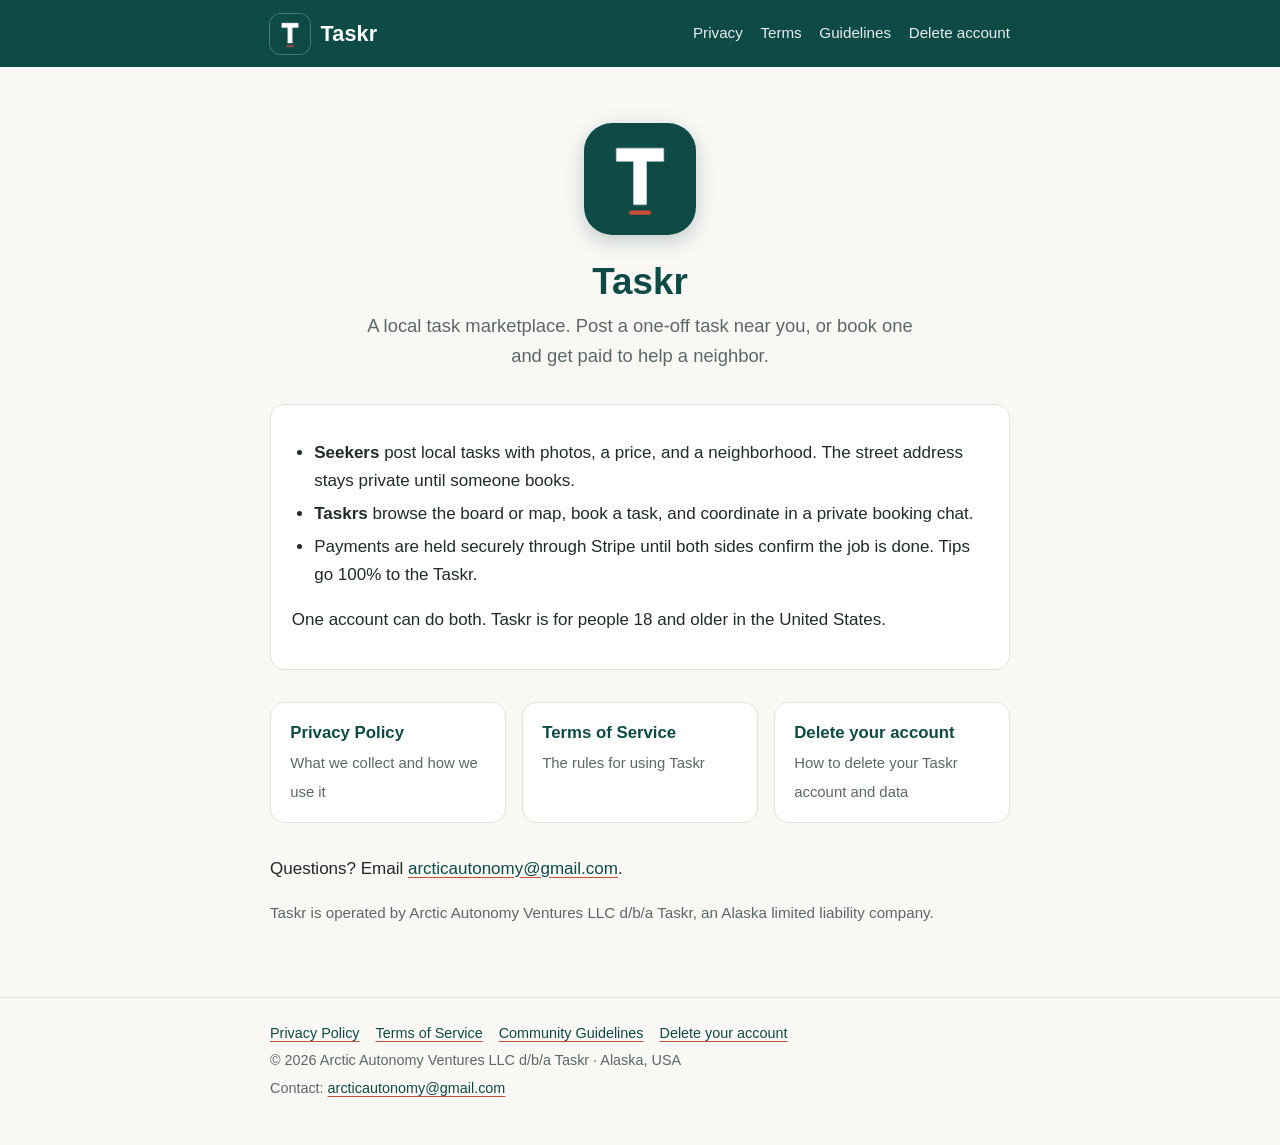
==== index.html @ 1035c34d "Taskr public site: landing, privacy, terms, guidelines, delete-account" ====
<!doctype html>
<html lang="en">
<head>
<meta charset="utf-8">
<meta name="viewport" content="width=device-width, initial-scale=1">
<title>Taskr: local help, fixed prices</title>
<meta name="description" content="Taskr is a local task marketplace: post a one-off task near you, or book one and get paid to help a neighbor.">
<link rel="canonical" href="https://taskrak.com/">
<meta name="theme-color" content="#0E4A46">
<link rel="icon" href="favicon.ico" sizes="any">
<link rel="icon" type="image/png" sizes="32x32" href="assets/favicon-32.png">
<link rel="apple-touch-icon" href="assets/apple-touch-icon.png">
<link rel="stylesheet" href="assets/style.css">
</head>
<body>
<a class="skip" href="#main">Skip to content</a>
<header class="site-header">
  <div class="wrap">
    <a class="brand" href="./"><img src="assets/logo-96.png" alt="" width="40" height="40">Taskr</a>
    <nav class="site-nav" aria-label="Site"><a href="privacy/">Privacy</a><a href="terms/">Terms</a><a href="guidelines/">Guidelines</a><a href="delete-account/">Delete account</a></nav>
  </div>
</header>
<main id="main">
  <div class="wrap">

<section class="hero">
  <img src="assets/taskr-icon-512.png" alt="Taskr logo" width="112" height="112">
  <h1>Taskr</h1>
  <p class="lead">A local task marketplace. Post a one-off task near you, or book one and get paid to help a neighbor.</p>
</section>
<div class="card">
  <ul>
    <li><strong>Seekers</strong> post local tasks with photos, a price, and a neighborhood. The street address stays private until someone books.</li>
    <li><strong>Taskrs</strong> browse the board or map, book a task, and coordinate in a private booking chat.</li>
    <li>Payments are held securely through Stripe until both sides confirm the job is done. Tips go 100% to the Taskr.</li>
  </ul>
  <p>One account can do both. Taskr is for people 18 and older in the United States.</p>
</div>
<div class="links">
  <a href="privacy/"><strong>Privacy Policy</strong><span>What we collect and how we use it</span></a>
  <a href="terms/"><strong>Terms of Service</strong><span>The rules for using Taskr</span></a>
  <a href="delete-account/"><strong>Delete your account</strong><span>How to delete your Taskr account and data</span></a>
</div>
<p>Questions? Email <a href="mailto:arcticautonomy@gmail.com">arcticautonomy@gmail.com</a>.</p>
<p class="meta">Taskr is operated by Arctic Autonomy Ventures LLC d/b/a Taskr, an Alaska limited liability company.</p>

  </div>
</main>
<footer class="site-footer">
  <div class="wrap">
    <nav aria-label="Footer"><a href="privacy/">Privacy Policy</a><a href="terms/">Terms of Service</a><a href="guidelines/">Community Guidelines</a><a href="delete-account/">Delete your account</a></nav>
    <p>&copy; 2026 Arctic Autonomy Ventures LLC d/b/a Taskr &middot; Alaska, USA</p>
    <p>Contact: <a href="mailto:arcticautonomy@gmail.com">arcticautonomy@gmail.com</a></p>
  </div>
</footer>
</body>
</html>
---- assets/style.css ----
:root{
  --teal:#0E4A46; --teal-dark:#0a3835; --coral:#C94F3A;
  --ink:#1f2a29; --muted:#5b6866; --bg:#faf8f5; --card:#ffffff; --line:#e6e1da;
}
*{box-sizing:border-box}
html{-webkit-text-size-adjust:100%}
body{margin:0;background:var(--bg);color:var(--ink);
  font-family:-apple-system,BlinkMacSystemFont,"Segoe UI",Roboto,"Helvetica Neue",Arial,sans-serif;
  font-size:17px;line-height:1.65}
a{color:var(--teal);text-decoration-color:var(--coral);text-underline-offset:3px}
a:hover{color:var(--coral)}
.skip{position:absolute;left:-999px}
.skip:focus{left:1rem;top:1rem;background:#fff;padding:.5rem 1rem;z-index:10}
.site-header{background:var(--teal);color:#fff}
.site-header .wrap{display:flex;align-items:center;justify-content:space-between;gap:1rem;flex-wrap:wrap;padding-top:.85rem;padding-bottom:.85rem}
.brand{display:flex;align-items:center;gap:.65rem;color:#fff;text-decoration:none;font-weight:700;font-size:1.35rem;letter-spacing:.2px}
.brand:hover{color:#fff}
.brand img{width:40px;height:40px;border-radius:11px;box-shadow:0 0 0 1px rgba(255,255,255,.25)}
.site-nav{display:flex;gap:1.1rem;flex-wrap:wrap}
.site-nav a{color:#fff;text-decoration:none;font-size:.95rem;opacity:.9;padding:.2rem 0;border-bottom:2px solid transparent}
.site-nav a:hover,.site-nav a[aria-current=page]{opacity:1;border-bottom-color:var(--coral)}
.wrap{max-width:780px;margin:0 auto;padding-left:1.25rem;padding-right:1.25rem}
main{padding:2rem 0 3rem}
h1{font-size:2rem;line-height:1.2;margin:.2rem 0 .4rem;color:var(--teal)}
h2{font-size:1.3rem;line-height:1.3;margin:2.2rem 0 .6rem;color:var(--teal);padding-bottom:.3rem;border-bottom:2px solid var(--line)}
h3{font-size:1.05rem;margin:1.4rem 0 .4rem}
h1+.meta{margin-top:0}
.meta{color:var(--muted);font-size:.95rem;margin:.2rem 0 1.5rem}
.meta p{margin:.1rem 0}
ul,ol{padding-left:1.4rem}
li{margin:.3rem 0}
.card{background:var(--card);border:1px solid var(--line);border-radius:14px;padding:1.1rem 1.3rem;margin:1rem 0}
.callout{border-left:4px solid var(--coral)}
.caps{text-transform:none}
.hero{text-align:center;padding:1.5rem 0 1rem}
.hero img{width:112px;height:112px;border-radius:28px;box-shadow:0 6px 20px rgba(14,74,70,.25)}
.hero h1{font-size:2.3rem;margin-top:1rem}
.hero p.lead{font-size:1.15rem;color:var(--muted);max-width:560px;margin:.4rem auto 0}
.links{display:grid;grid-template-columns:repeat(auto-fit,minmax(200px,1fr));gap:1rem;margin:2rem 0}
.links a{display:block;background:var(--card);border:1px solid var(--line);border-radius:14px;padding:1rem 1.2rem;text-decoration:none;color:var(--ink)}
.links a strong{display:block;color:var(--teal);font-size:1.05rem;margin-bottom:.2rem}
.links a span{color:var(--muted);font-size:.93rem}
.links a:hover{border-color:var(--coral)}
.site-footer{border-top:1px solid var(--line);color:var(--muted);font-size:.9rem;padding:1.5rem 0 2.5rem}
.site-footer p{margin:.25rem 0}
.site-footer nav a{margin-right:1rem}
@media (max-width:520px){
  body{font-size:16px}
  h1{font-size:1.65rem}
  .hero h1{font-size:1.9rem}
  .site-nav{gap:.85rem}
}
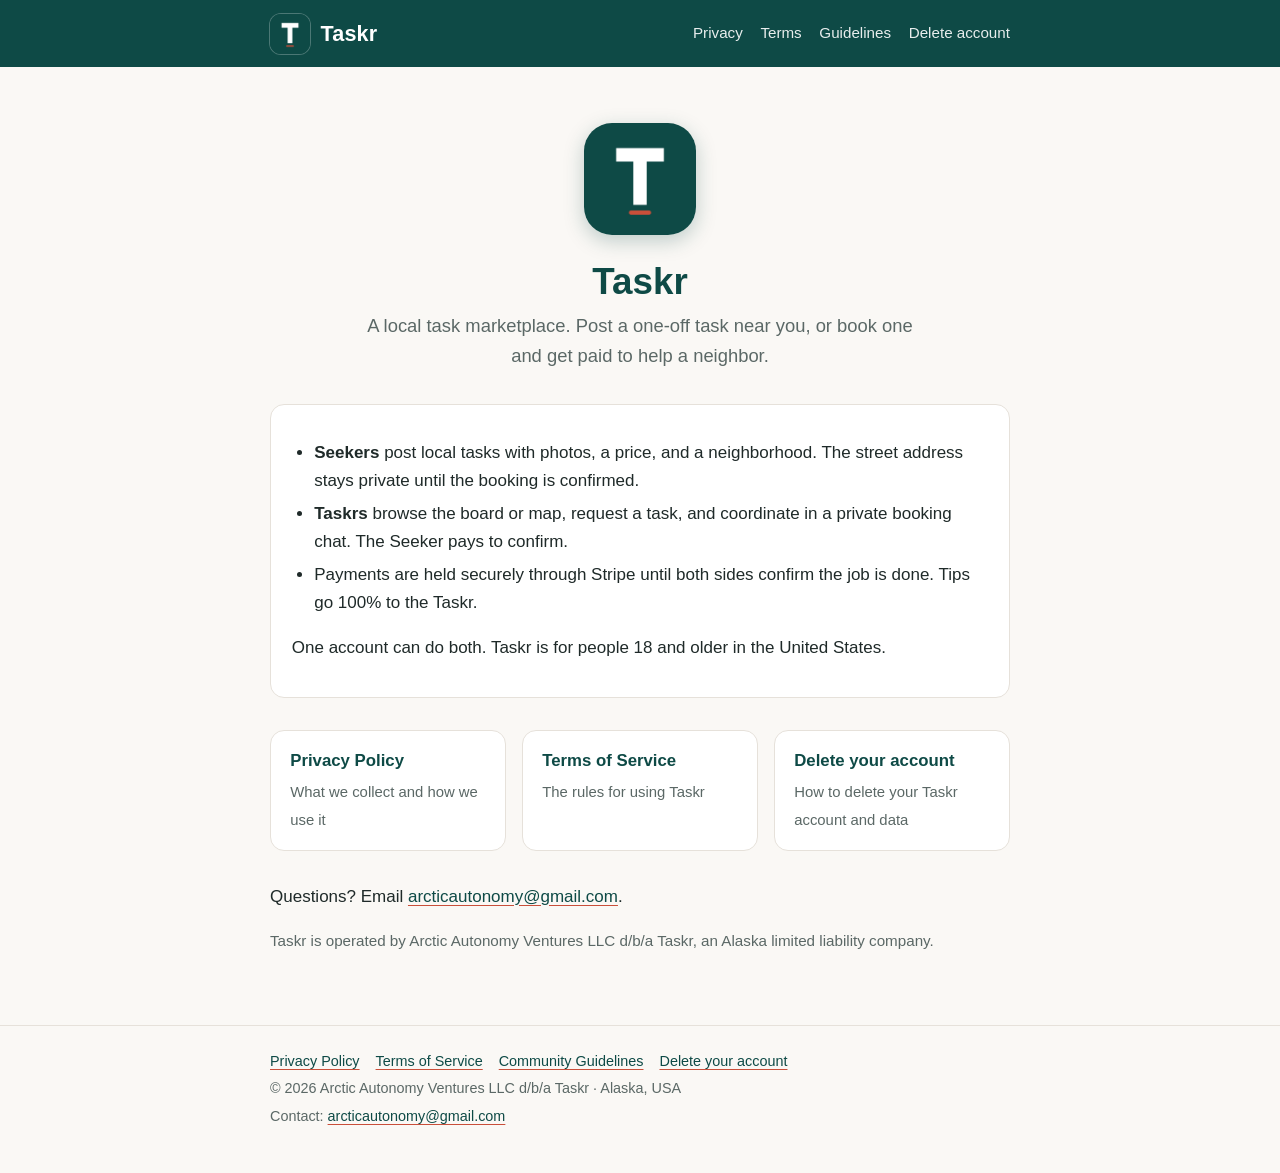
==== commit 66875fd6: "Terms §2 locked booking flow (request, Seeker pays to confirm, withdraw/decline/24h expiry, 48h rele" ====
--- a/index.html
+++ b/index.html
@@ -3,7 +3,7 @@
 <head>
 <meta charset="utf-8">
 <meta name="viewport" content="width=device-width, initial-scale=1">
-<title>Taskr: local help, fixed prices</title>
+<title>Taskr: local task marketplace</title>
 <meta name="description" content="Taskr is a local task marketplace: post a one-off task near you, or book one and get paid to help a neighbor.">
 <link rel="canonical" href="https://taskrak.com/">
 <meta name="theme-color" content="#0E4A46">
@@ -30,8 +30,8 @@
 </section>
 <div class="card">
   <ul>
-    <li><strong>Seekers</strong> post local tasks with photos, a price, and a neighborhood. The street address stays private until someone books.</li>
-    <li><strong>Taskrs</strong> browse the board or map, book a task, and coordinate in a private booking chat.</li>
+    <li><strong>Seekers</strong> post local tasks with photos, a price, and a neighborhood. The street address stays private until the booking is confirmed.</li>
+    <li><strong>Taskrs</strong> browse the board or map, request a task, and coordinate in a private booking chat. The Seeker pays to confirm.</li>
     <li>Payments are held securely through Stripe until both sides confirm the job is done. Tips go 100% to the Taskr.</li>
   </ul>
   <p>One account can do both. Taskr is for people 18 and older in the United States.</p>
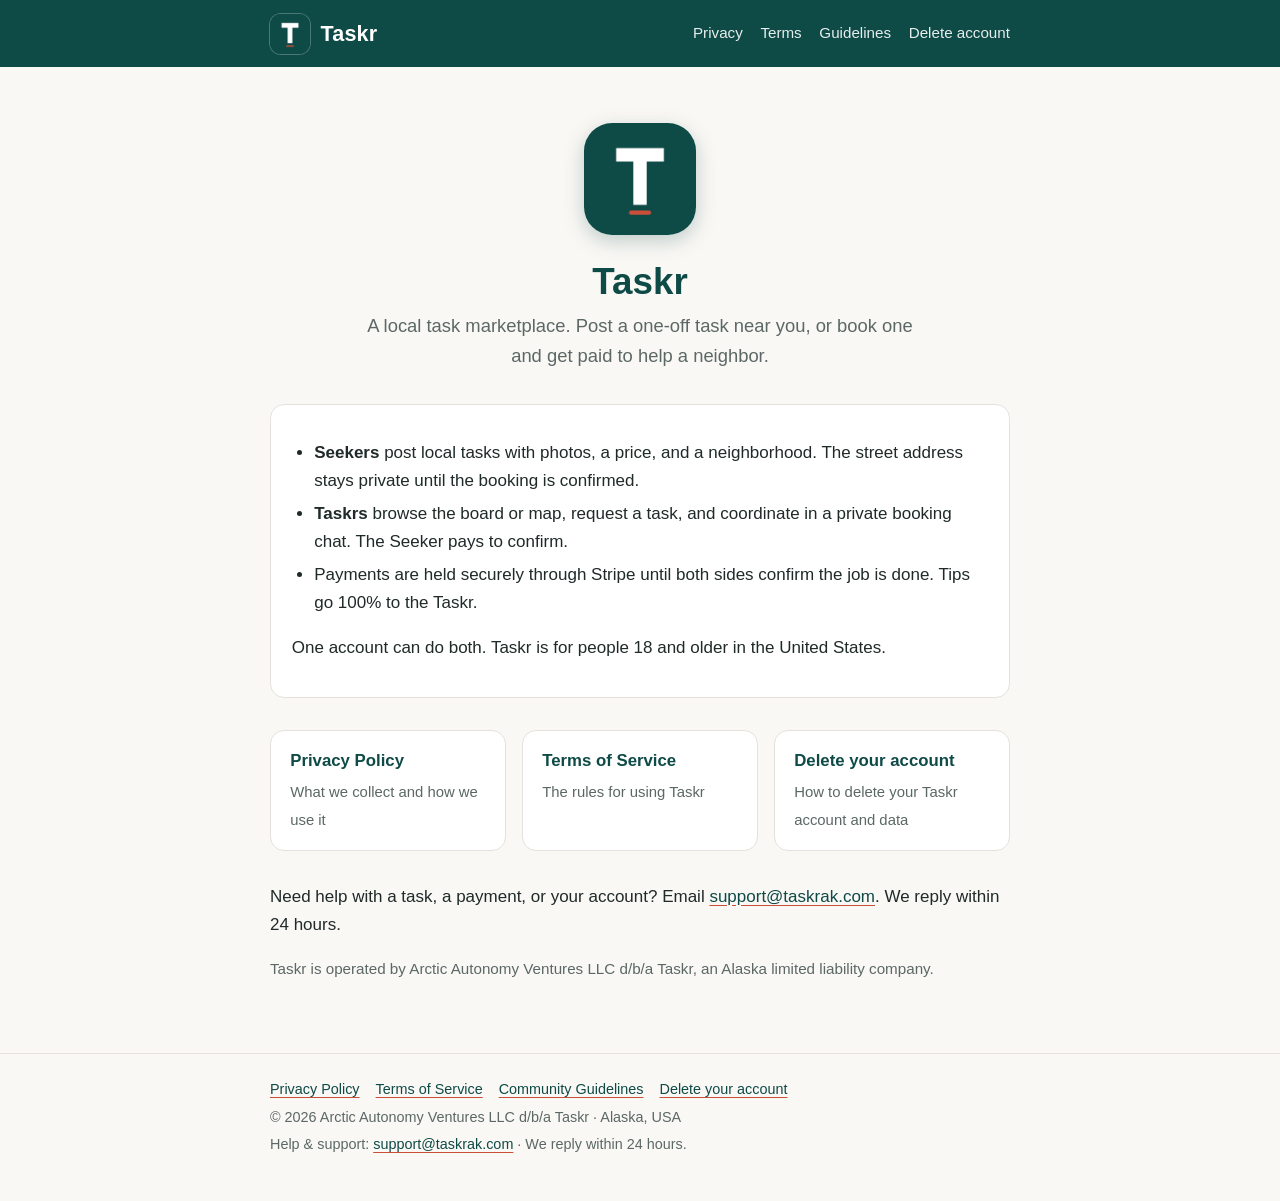
==== commit dbde8d8e: "Add support@taskrak.com to footer and home page (F5)" ====
--- a/index.html
+++ b/index.html
@@ -41,7 +41,7 @@
   <a href="terms/"><strong>Terms of Service</strong><span>The rules for using Taskr</span></a>
   <a href="delete-account/"><strong>Delete your account</strong><span>How to delete your Taskr account and data</span></a>
 </div>
-<p>Questions? Email <a href="mailto:arcticautonomy@gmail.com">arcticautonomy@gmail.com</a>.</p>
+<p>Need help with a task, a payment, or your account? Email <a href="mailto:support@taskrak.com">support@taskrak.com</a>. We reply within 24 hours.</p>
 <p class="meta">Taskr is operated by Arctic Autonomy Ventures LLC d/b/a Taskr, an Alaska limited liability company.</p>
 
   </div>
@@ -50,7 +50,7 @@
   <div class="wrap">
     <nav aria-label="Footer"><a href="privacy/">Privacy Policy</a><a href="terms/">Terms of Service</a><a href="guidelines/">Community Guidelines</a><a href="delete-account/">Delete your account</a></nav>
     <p>&copy; 2026 Arctic Autonomy Ventures LLC d/b/a Taskr &middot; Alaska, USA</p>
-    <p>Contact: <a href="mailto:arcticautonomy@gmail.com">arcticautonomy@gmail.com</a></p>
+    <p>Help &amp; support: <a href="mailto:support@taskrak.com">support@taskrak.com</a> &middot; We reply within 24 hours.</p>
   </div>
 </footer>
 </body>
